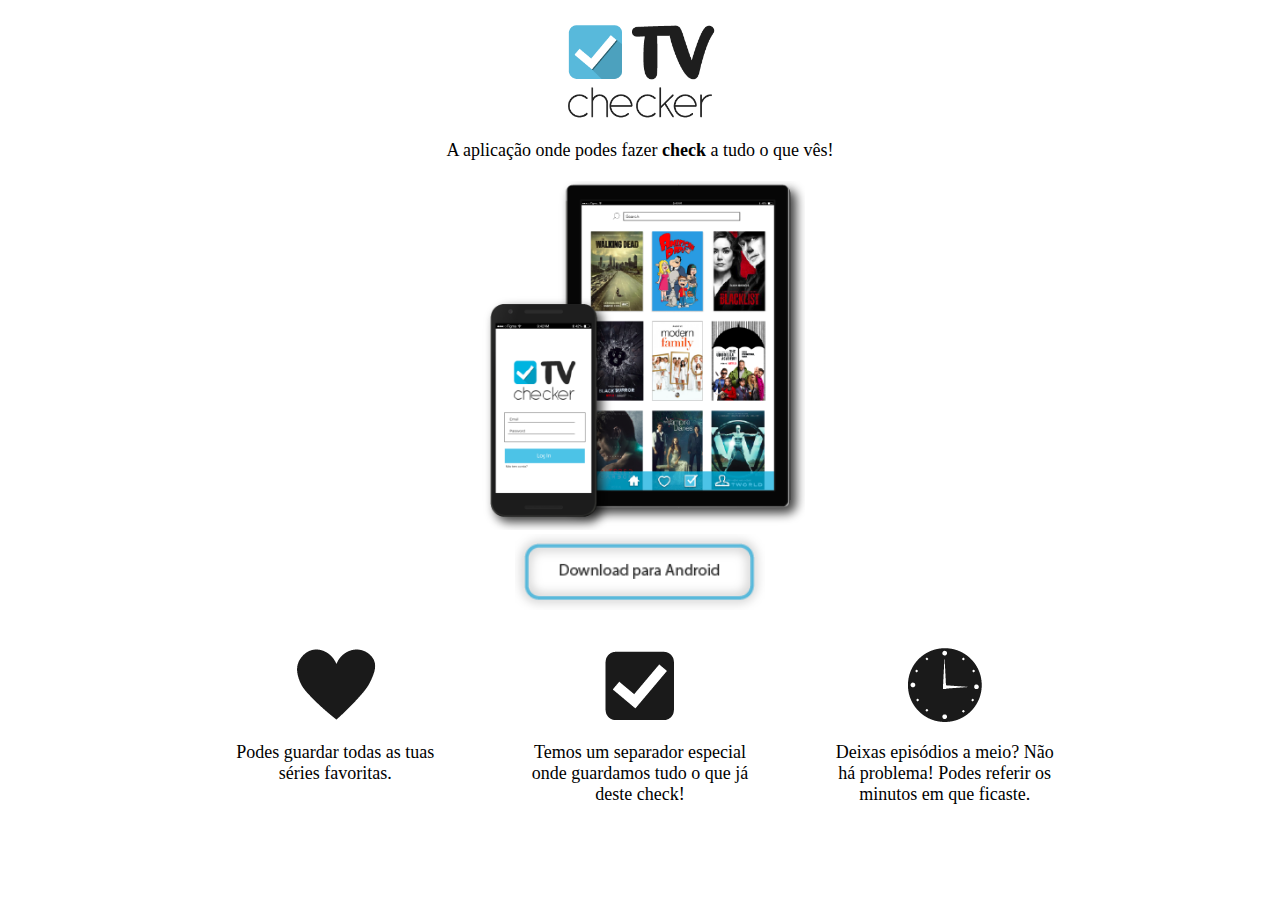
==== website/index.html @ 4204f39e "website" ====
<!DOCTYPE html PUBLIC "-//W3C//DTD XHTML 1.0 Transitional//EN" "http://www.w3.org/TR/xhtml1/DTD/xhtml1-transitional.dtd">
<html xmlns="http://www.w3.org/1999/xhtml">
<head>
<meta http-equiv="Content-Type" content="text/html; charset=utf-8" />
<title>TV Checker</title>
<link rel = "stylesheet" href = "styles.css"/>
</head>

<body>
<img src="imagens/tvchecker.png" alt="Logótipo" class="center" width="150">
<p>A aplicação onde podes fazer <b>check</b> a tudo o que vês!</p>

<img src="imagens/prints.png" alt="Aplicação no telemóvel e no tablet" class="center" width="330">

<a href="https://play.google.com/store" target="_blank">
<img src="imagens/button.png" alt="Botão Download" class="center" width="250"></a>

<div class="grid-container">
  <div>
  <img src="imagens/heart.png" alt="Coração preto">
  <br>
  <p>Podes guardar todas as tuas séries favoritas.</p>
  </div>
  
  <div>
  <img src="imagens/check.png" alt="Check">
  <br>
  <p>Temos um separador especial onde guardamos tudo o que já deste check!</p>
  </div>
  
  <div>
  <img src="imagens/clock.png" alt="Relógio">
  <br>
  <p>Deixas episódios a meio? Não há problema! Podes referir os minutos em que ficaste.</p>
  </div>  

</div>

</body>
</html>
---- website/styles.css ----
@charset "utf-8";
/* CSS Document */

body {
	margin-top: 20px;
	background-image: url("lowpoly.jpg");
	background-size: cover;
}

.center {
	padding: 2px;
	display: block;
	margin-left: auto;
	margin-right: auto;
}

p {
	font-family: "open Sans";
	text-align: center;
	font-size: 18px;
}

.grid-container {
  display: grid;
  grid-template-columns: auto auto auto;
  grid-gap: 70px;
  padding: 10px;
  margin-top: 25px;
  margin-right: 200px;
  margin-left: 200px;
}

.grid-container > div {
  text-align: center;
}
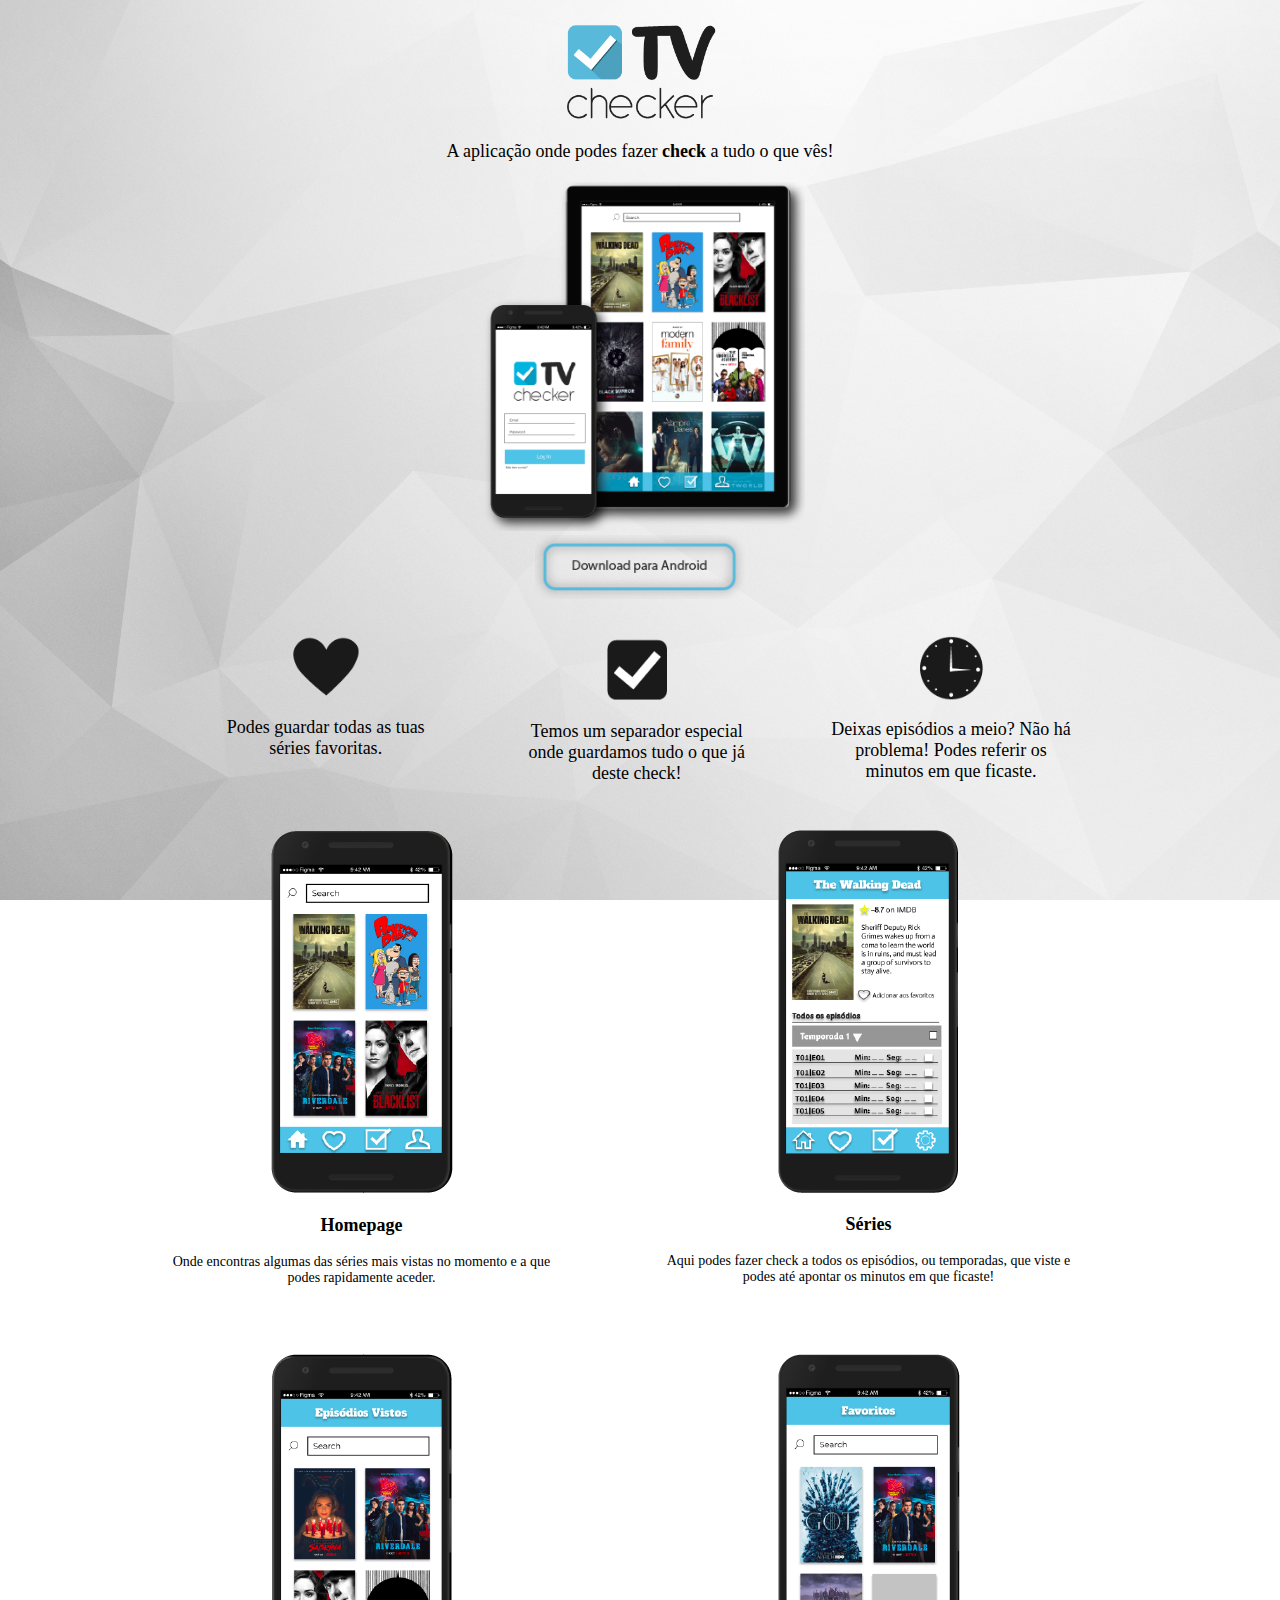
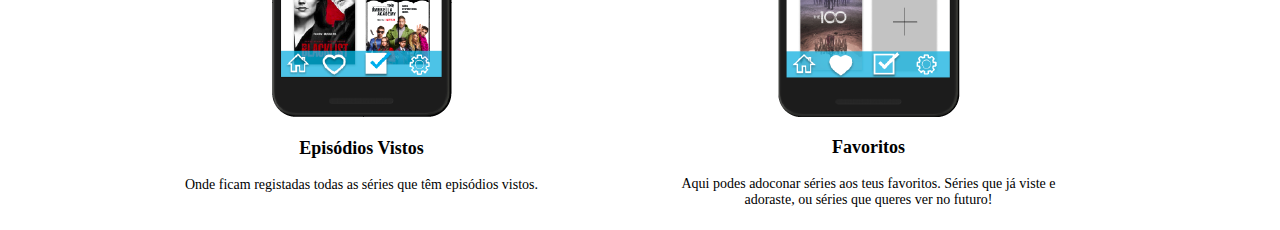
==== commit 7880e555: "update" ====
--- a/website/index.html
+++ b/website/index.html
@@ -2,39 +2,85 @@
 <html xmlns="http://www.w3.org/1999/xhtml">
 <head>
 <meta http-equiv="Content-Type" content="text/html; charset=utf-8" />
+<meta name="viewport" content="width=device-width, initial-scale=1.0">
 <title>TV Checker</title>
 <link rel = "stylesheet" href = "styles.css"/>
 </head>
 
 <body>
-<img src="imagens/tvchecker.png" alt="Logótipo" class="center" width="150">
+<img src="imagens/tvchecker.png" alt="Logótipo" class="centerlogo" />
 <p>A aplicação onde podes fazer <b>check</b> a tudo o que vês!</p>
 
-<img src="imagens/prints.png" alt="Aplicação no telemóvel e no tablet" class="center" width="330">
+<img src="imagens/prints.png" alt="Aplicação no telemóvel e no tablet" class="centerimg"  />
 
 <a href="https://play.google.com/store" target="_blank">
-<img src="imagens/button.png" alt="Botão Download" class="center" width="250"></a>
+<img src="imagens/button.png" alt="Botão Download" class="centerbutton" /></a>
 
 <div class="grid-container">
   <div>
-  <img src="imagens/heart.png" alt="Coração preto">
-  <br>
+  <img src="imagens/heart.png" alt="Coração preto"  class="imgs" />
+  <br />
   <p>Podes guardar todas as tuas séries favoritas.</p>
   </div>
   
   <div>
-  <img src="imagens/check.png" alt="Check">
-  <br>
+  <img src="imagens/check.png" alt="Check"  class="imgs" />
+  <br />
   <p>Temos um separador especial onde guardamos tudo o que já deste check!</p>
+  
   </div>
   
   <div>
-  <img src="imagens/clock.png" alt="Relógio">
-  <br>
+  <img src="imagens/clock.png" alt="Relógio"  class="imgs" />
+  <br />
   <p>Deixas episódios a meio? Não há problema! Podes referir os minutos em que ficaste.</p>
   </div>  
 
 </div>
 
+<!--
+<div class="grid-container2">
+  <div>
+  <img src="imagens/homepage-print.png" alt="Coração preto" class="floatleft" />
+  </div>
+  
+  <div>
+  <img src="imagens/check-print.png" alt="Check" class="floatright" />  
+  </div> 
+
+</div>
+-->
+
+<div class="grid-container2">
+  <div>
+  <img src="imagens/homepage.png" alt="Coração preto" />
+  <br />
+  <p><b>Homepage</b></p>
+  <p class="smaller">Onde encontras algumas das séries mais vistas no momento e a que podes rapidamente aceder.</p>
+  </div>
+  <br />
+  <div>
+  <img src="imagens/series.png" alt="Check" />
+  <br />
+  <p><b>Séries</b></p>
+  <p class="smaller">Aqui podes fazer check a todos os episódios, ou temporadas,  que viste e podes até apontar os minutos em que ficaste!</p> 
+  </div>
+  <br />
+  <div>
+  <img src="imagens/episodios.png" alt="Relógio" />
+  <br />
+  <p><b>Episódios Vistos</b></p>
+  <p class="smaller">Onde ficam registadas todas as séries que têm episódios vistos.</p>
+  </div>  
+  <br />
+  <div>
+  <img src="imagens/favoritos.png" alt="Relógio" />
+  <p><b>Favoritos</b></p>
+  <p class="smaller">Aqui podes adoconar séries aos teus favoritos. Séries que já viste e adoraste, ou séries que queres ver no futuro!</p>
+  </div>  
+
+</div>
+
+
 </body>
 </html>
--- a/website/styles.css
+++ b/website/styles.css
@@ -3,15 +3,33 @@
 
 body {
 	margin-top: 20px;
-	background-image: url("lowpoly.jpg");
+	background-image: url("imagens/lowpoly.jpg");
 	background-size: cover;
+	background-attachment: fixed;
 }
 
-.center {
+.centerlogo {
 	padding: 2px;
 	display: block;
 	margin-left: auto;
 	margin-right: auto;
+	width: 12%;
+}
+
+.centerimg {
+	padding: 2px;
+	display: block;
+	margin-left: auto;
+	margin-right: auto;
+	width: 330px;
+}
+
+.centerbutton {
+	padding: 2px;
+	display: block;
+	margin-left: auto;
+	margin-right: auto;
+	width: 210px;
 }
 
 p {
@@ -20,16 +38,129 @@
 	font-size: 18px;
 }
 
+.imgs {
+	width: 30%;
+}
+
 .grid-container {
   display: grid;
   grid-template-columns: auto auto auto;
   grid-gap: 70px;
-  padding: 10px;
+  padding-top: 10px;
+  padding-right: 200px;
+  padding-left: 200px;
   margin-top: 25px;
-  margin-right: 200px;
-  margin-left: 200px;
+  margin-right: auto;
+  margin-left: auto;
 }
 
 .grid-container > div {
   text-align: center;
 }
+
+.grid-container2 {
+  display: grid;
+  grid-template-columns: auto auto auto auto;
+  grid-gap: 50px;
+  padding-right: 150px;
+  padding-left: 150px;
+  margin-top: 25px;
+  margin-right: auto;
+  margin-left: auto;
+}
+
+.grid-container2 > div {
+  text-align: center;
+}
+
+p.smaller {
+	font-size: 14px;
+}
+
+
+
+.floatleft {
+	padding: 10px;
+	float: left;
+	margin-left: 16%;
+}
+
+.floatright {
+	padding: 10px;
+	float: right;
+	margin-right: 16%;	
+	
+}
+
+div.gallery {
+  display: grid;
+  grid-template-columns: auto auto auto auto;
+  grid-gap: 70px;
+  padding-top: 10px;
+  padding-right: 200px;
+  padding-left: 200px;
+  margin-top: 25px;
+  margin-right: auto;
+  margin-left: auto;
+}
+
+div.gallery img {
+  width: 100%;
+  height: auto;
+}
+
+div.desc {
+  padding: 15px;
+  text-align: center;
+}
+
+
+
+@media screen and (max-width: 800px) { 
+  .grid-container{	
+  display: grid;
+  grid-template-columns: auto auto auto;
+  grid-gap: 5px;
+  padding: 5px;
+  margin-top: 10px;
+  margin-right: auto;
+  margin-left: auto;
+
+}
+}
+
+@media screen and (max-width: 800px) { 
+.imgs {
+	width: 50%;
+}
+}
+
+@media screen and (max-width: 800px) { 
+  .grid-container2{	
+  display: grid;
+  grid-template-columns: auto;
+  grid-gap: 2px;
+  padding: 5px;
+  margin-top: 10px;
+  margin-right: auto;
+  margin-left: auto;
+}
+}
+
+@media screen and (max-width: 800px) { 
+  .centerlogo {	  
+	padding: 2px;
+	display: block;
+	margin-left: auto;
+	margin-right: auto;
+	width: 50%;
+}
+}
+
+@media screen and (max-width: 800px) { 
+  p {	  
+  font-size: 13px;
+}
+}
+
+
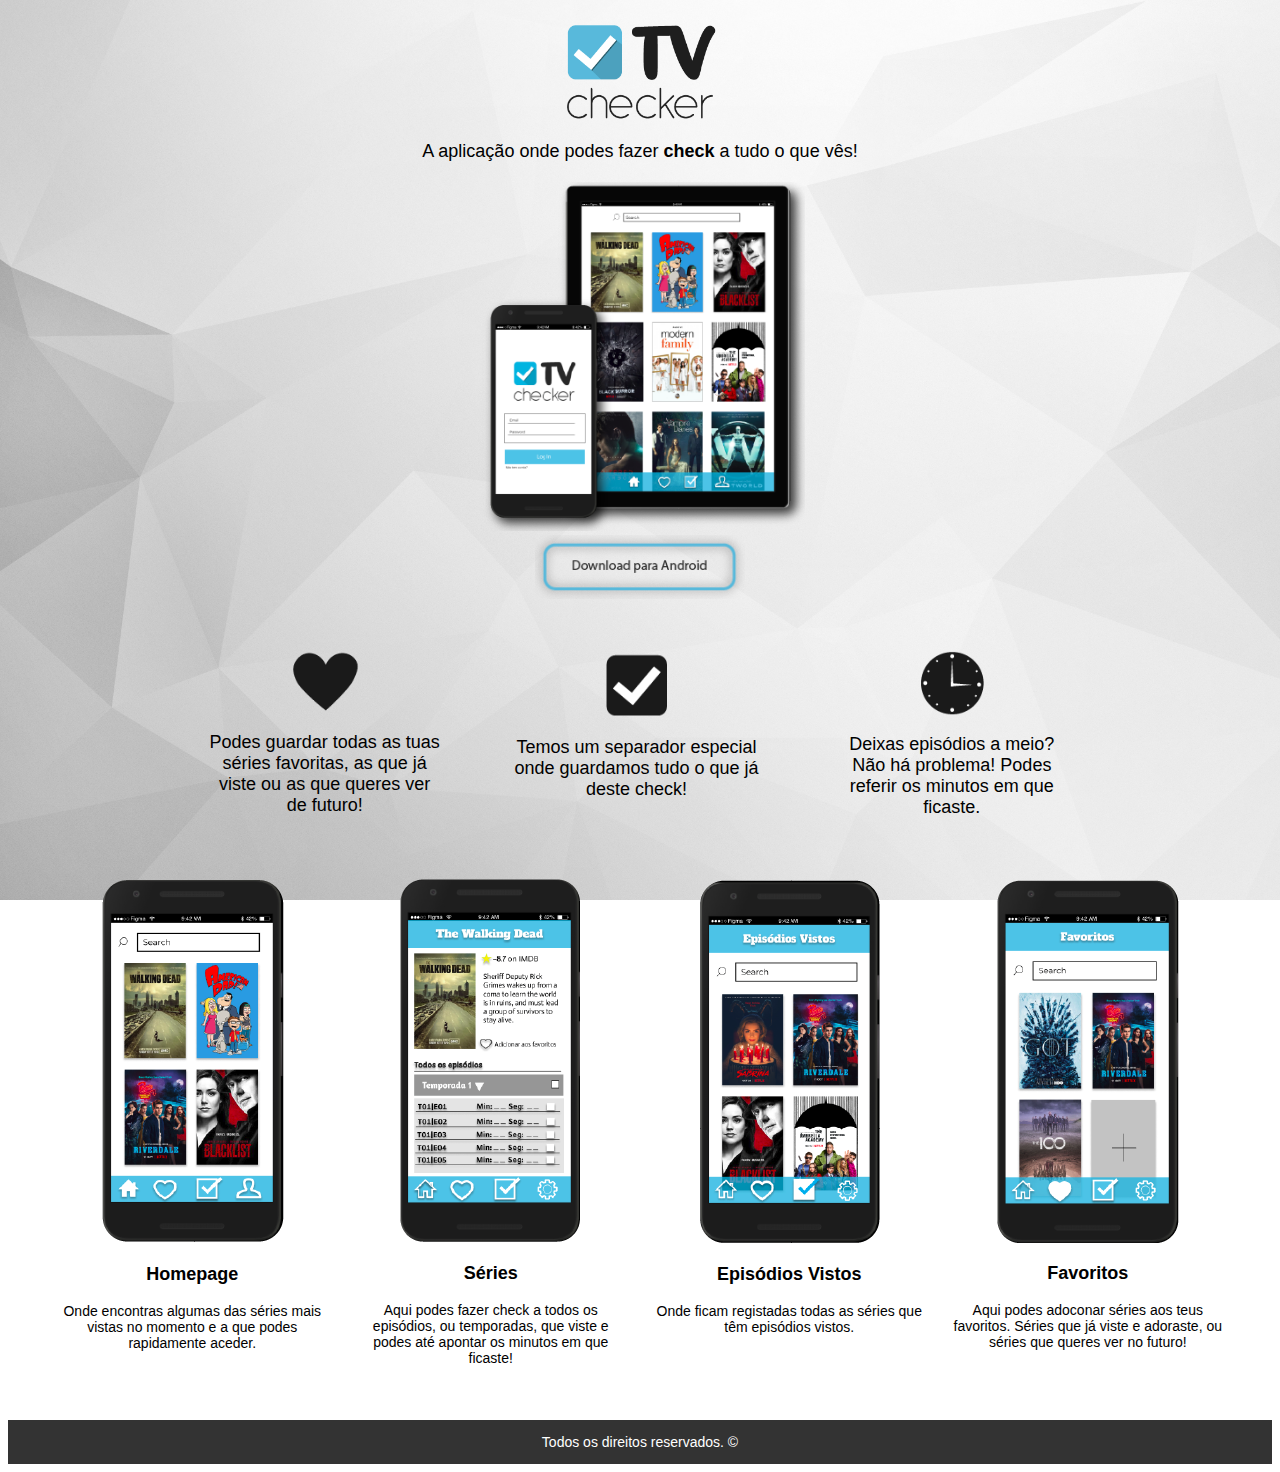
==== commit c6471fff: "relatório" ====
--- a/website/index.html
+++ b/website/index.html
@@ -20,7 +20,7 @@
   <div>
   <img src="imagens/heart.png" alt="Coração preto"  class="imgs" />
   <br />
-  <p>Podes guardar todas as tuas séries favoritas.</p>
+  <p>Podes guardar todas as tuas séries favoritas, as que já viste ou as que queres ver de futuro!</p>
   </div>
   
   <div>
@@ -38,41 +38,26 @@
 
 </div>
 
-<!--
-<div class="grid-container2">
-  <div>
-  <img src="imagens/homepage-print.png" alt="Coração preto" class="floatleft" />
-  </div>
-  
-  <div>
-  <img src="imagens/check-print.png" alt="Check" class="floatright" />  
-  </div> 
-
-</div>
--->
-
 <div class="grid-container2">
   <div>
   <img src="imagens/homepage.png" alt="Coração preto" />
-  <br />
   <p><b>Homepage</b></p>
   <p class="smaller">Onde encontras algumas das séries mais vistas no momento e a que podes rapidamente aceder.</p>
   </div>
-  <br />
+ 
   <div>
   <img src="imagens/series.png" alt="Check" />
-  <br />
   <p><b>Séries</b></p>
   <p class="smaller">Aqui podes fazer check a todos os episódios, ou temporadas,  que viste e podes até apontar os minutos em que ficaste!</p> 
   </div>
-  <br />
+  
   <div>
   <img src="imagens/episodios.png" alt="Relógio" />
   <br />
   <p><b>Episódios Vistos</b></p>
   <p class="smaller">Onde ficam registadas todas as séries que têm episódios vistos.</p>
   </div>  
-  <br />
+  
   <div>
   <img src="imagens/favoritos.png" alt="Relógio" />
   <p><b>Favoritos</b></p>
@@ -81,6 +66,9 @@
 
 </div>
 
+<footer>
+<p class="smaller">Todos os direitos reservados. &copy;</p>
+</footer>
 
 </body>
 </html>
--- a/website/styles.css
+++ b/website/styles.css
@@ -2,7 +2,6 @@
 /* CSS Document */
 
 body {
-	margin-top: 20px;
 	background-image: url("imagens/lowpoly.jpg");
 	background-size: cover;
 	background-attachment: fixed;
@@ -11,6 +10,7 @@
 .centerlogo {
 	padding: 2px;
 	display: block;
+	margin-top: 20px;
 	margin-left: auto;
 	margin-right: auto;
 	width: 12%;
@@ -33,7 +33,7 @@
 }
 
 p {
-	font-family: "open Sans";
+	font-family: Tahoma, Geneva, sans-serif;
 	text-align: center;
 	font-size: 18px;
 }
@@ -49,7 +49,7 @@
   padding-top: 10px;
   padding-right: 200px;
   padding-left: 200px;
-  margin-top: 25px;
+  margin-top: 40px;
   margin-right: auto;
   margin-left: auto;
 }
@@ -61,10 +61,10 @@
 .grid-container2 {
   display: grid;
   grid-template-columns: auto auto auto auto;
-  grid-gap: 50px;
-  padding-right: 150px;
-  padding-left: 150px;
-  margin-top: 25px;
+  grid-gap: 30px;
+  padding-right: 50px;
+  padding-left: 50px;
+  margin-top: 40px;
   margin-right: auto;
   margin-left: auto;
 }
@@ -77,50 +77,19 @@
 	font-size: 14px;
 }
 
-
-
-.floatleft {
-	padding: 10px;
-	float: left;
-	margin-left: 16%;
+footer {
+	margin-top: 40px;
+	color: #FFF;
+	background-color: #333;
+	width: 100%;
+	display: inline-block;
 }
-
-.floatright {
-	padding: 10px;
-	float: right;
-	margin-right: 16%;	
-	
-}
-
-div.gallery {
-  display: grid;
-  grid-template-columns: auto auto auto auto;
-  grid-gap: 70px;
-  padding-top: 10px;
-  padding-right: 200px;
-  padding-left: 200px;
-  margin-top: 25px;
-  margin-right: auto;
-  margin-left: auto;
-}
-
-div.gallery img {
-  width: 100%;
-  height: auto;
-}
-
-div.desc {
-  padding: 15px;
-  text-align: center;
-}
-
-
 
 @media screen and (max-width: 800px) { 
   .grid-container{	
   display: grid;
   grid-template-columns: auto auto auto;
-  grid-gap: 5px;
+  grid-gap: 8px;
   padding: 5px;
   margin-top: 10px;
   margin-right: auto;
